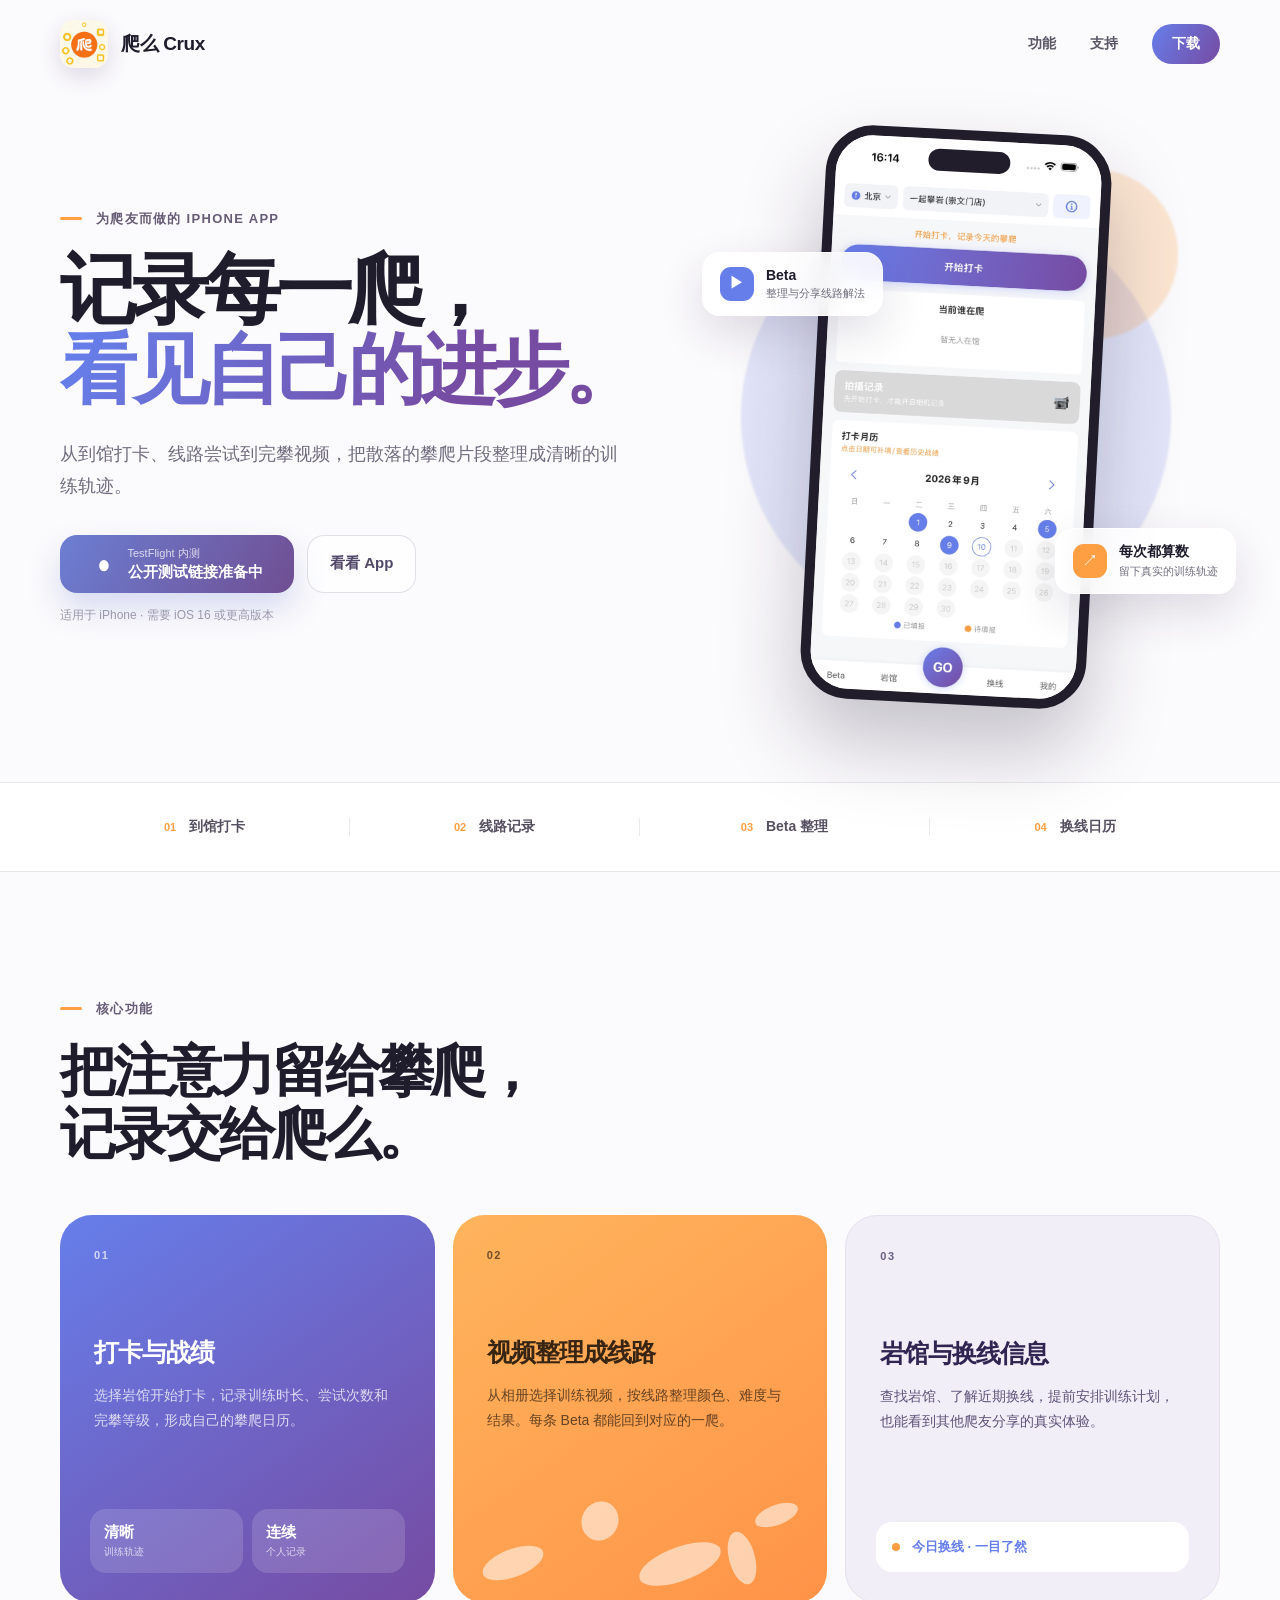
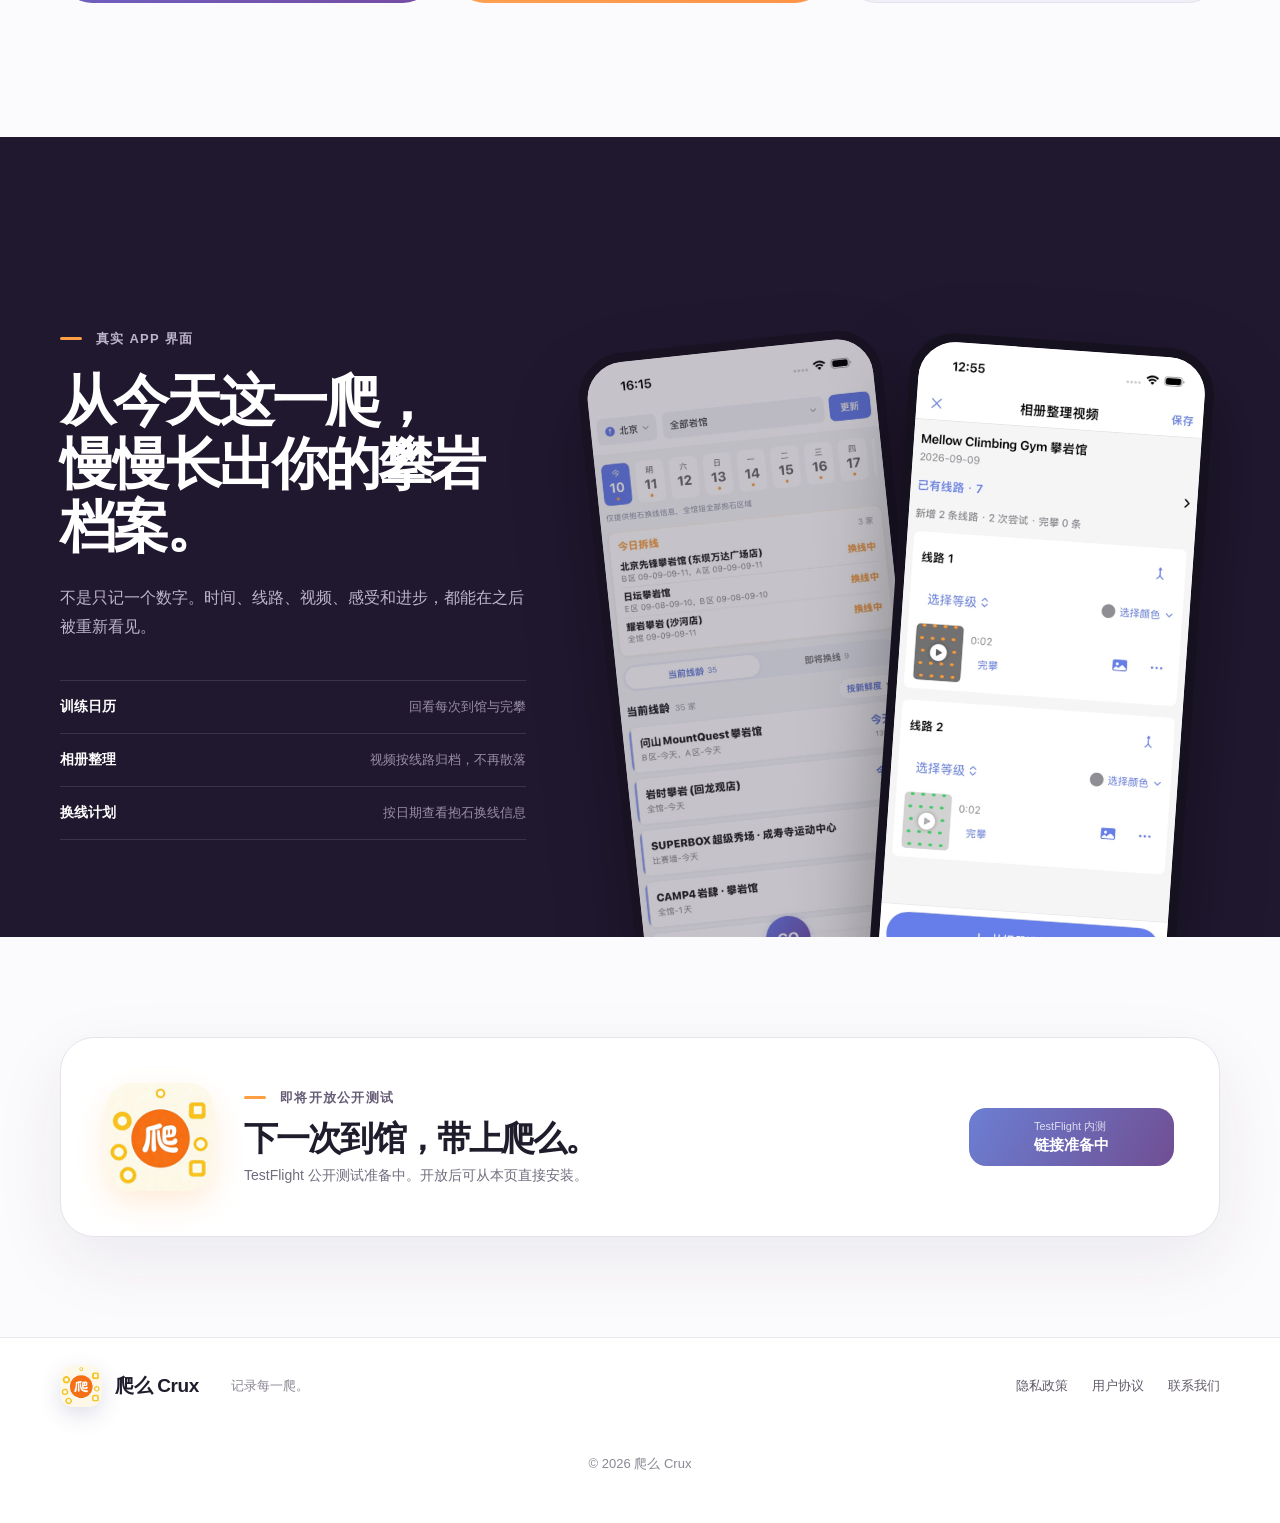
==== index.html @ 361fab87 "Publish temporary Crux review site" ====
<!doctype html>
<html lang="zh-CN">
<head>
  <meta charset="utf-8">
  <meta name="viewport" content="width=device-width, initial-scale=1, viewport-fit=cover">
  <meta name="description" content="爬么 Crux 是为攀岩爱好者打造的训练记录与岩馆社区 App。记录每一爬，整理 Beta，查看换线信息。">
  <meta name="robots" content="noindex, nofollow, noarchive">
  <meta name="theme-color" content="#667eea">
  <meta property="og:title" content="爬么 Crux｜记录每一爬">
  <meta property="og:description" content="打卡、记录、整理 Beta，让每一次攀爬都有迹可循。">
  <meta property="og:image" content="assets/app-icon.png">
  <title>爬么 Crux｜记录每一爬</title>
  <link rel="icon" href="assets/app-icon.png">
  <link rel="apple-touch-icon" href="assets/app-icon.png">
  <link rel="stylesheet" href="assets/site.css">
</head>
<body>
  <header class="nav shell">
    <a class="brand" href="./" aria-label="爬么 Crux 首页">
      <img src="assets/app-icon.png" alt="爬么 Crux 图标" width="48" height="48">
      <span>爬么 <b>Crux</b></span>
    </a>
    <nav aria-label="主要导航">
      <a href="#features">功能</a>
      <a href="support.html">支持</a>
      <a class="nav-download" href="#download">下载</a>
    </nav>
  </header>

  <main>
    <section class="hero shell">
      <div class="hero-copy">
        <p class="eyebrow"><span></span> 为爬友而做的 iPhone App</p>
        <h1>记录每一爬，<br><em>看见自己的进步。</em></h1>
        <p class="lead">从到馆打卡、线路尝试到完攀视频，把散落的攀爬片段整理成清晰的训练轨迹。</p>
        <div class="hero-actions" id="download">
          <span class="primary disabled" role="status" data-testflight-link>
            <span class="apple" aria-hidden="true">●</span>
            <span><small>TestFlight 内测</small>公开测试链接准备中</span>
          </span>
          <a class="secondary" href="#preview">看看 App</a>
        </div>
        <p class="availability">适用于 iPhone · 需要 iOS 16 或更高版本</p>
      </div>

      <div class="hero-visual" aria-label="爬么 Crux 应用界面预览">
        <div class="glow glow-purple"></div>
        <div class="glow glow-orange"></div>
        <div class="phone phone-main">
          <img src="assets/screen-home.jpg" alt="爬么 Crux 打卡与训练日历界面">
        </div>
        <div class="floating-card card-beta">
          <span class="mini-icon">▶</span>
          <div><b>Beta</b><small>整理与分享线路解法</small></div>
        </div>
        <div class="floating-card card-streak">
          <span class="mini-icon orange">↗</span>
          <div><b>每次都算数</b><small>留下真实的训练轨迹</small></div>
        </div>
      </div>
    </section>

    <section class="trust-strip">
      <div class="shell trust-items">
        <p><span>01</span> 到馆打卡</p>
        <p><span>02</span> 线路记录</p>
        <p><span>03</span> Beta 整理</p>
        <p><span>04</span> 换线日历</p>
      </div>
    </section>

    <section class="features shell" id="features">
      <div class="section-heading">
        <p class="eyebrow"><span></span> 核心功能</p>
        <h2>把注意力留给攀爬，<br>记录交给爬么。</h2>
      </div>
      <div class="feature-grid">
        <article class="feature purple-card">
          <div class="feature-number">01</div>
          <h3>打卡与战绩</h3>
          <p>选择岩馆开始打卡，记录训练时长、尝试次数和完攀等级，形成自己的攀爬日历。</p>
          <div class="stat-row">
            <div><b>清晰</b><span>训练轨迹</span></div>
            <div><b>连续</b><span>个人记录</span></div>
          </div>
        </article>
        <article class="feature orange-card">
          <div class="feature-number">02</div>
          <h3>视频整理成线路</h3>
          <p>从相册选择训练视频，按线路整理颜色、难度与结果。每条 Beta 都能回到对应的一爬。</p>
          <div class="hold-pattern" aria-hidden="true"><i></i><i></i><i></i><i></i><i></i></div>
        </article>
        <article class="feature light-card">
          <div class="feature-number">03</div>
          <h3>岩馆与换线信息</h3>
          <p>查找岩馆、了解近期换线，提前安排训练计划，也能看到其他爬友分享的真实体验。</p>
          <div class="route-pill"><span></span> 今日换线 · 一目了然</div>
        </article>
      </div>
    </section>

    <section class="preview" id="preview">
      <div class="shell preview-layout">
        <div class="preview-copy">
          <p class="eyebrow light"><span></span> 真实 App 界面</p>
          <h2>从今天这一爬，<br>慢慢长出你的攀岩档案。</h2>
          <p>不是只记一个数字。时间、线路、视频、感受和进步，都能在之后被重新看见。</p>
          <ul>
            <li><b>训练日历</b><span>回看每次到馆与完攀</span></li>
            <li><b>相册整理</b><span>视频按线路归档，不再散落</span></li>
            <li><b>换线计划</b><span>按日期查看抱石换线信息</span></li>
          </ul>
        </div>
        <div class="screen-stack">
          <figure class="screen-card back"><img src="assets/screen-routes.jpg" alt="岩馆换线日历界面"></figure>
          <figure class="screen-card front"><img src="assets/screen-album.jpg" alt="相册视频按线路整理界面"></figure>
        </div>
      </div>
    </section>

    <section class="download shell">
      <div class="download-panel">
        <img src="assets/app-icon.png" alt="" width="108" height="108">
        <div>
          <p class="eyebrow"><span></span> 即将开放公开测试</p>
          <h2>下一次到馆，带上爬么。</h2>
          <p>TestFlight 公开测试准备中。开放后可从本页直接安装。</p>
        </div>
        <span class="primary disabled compact" role="status" data-testflight-link>
          <span><small>TestFlight 内测</small>链接准备中</span>
        </span>
      </div>
    </section>
  </main>

  <footer>
    <div class="shell footer-grid">
      <div class="brand footer-brand">
        <img src="assets/app-icon.png" alt="" width="42" height="42">
        <span>爬么 <b>Crux</b></span>
      </div>
      <p>记录每一爬。</p>
      <div class="footer-links">
        <a href="privacy.html">隐私政策</a>
        <a href="terms.html">用户协议</a>
        <a href="support.html">联系我们</a>
      </div>
      <p class="copyright">© 2026 爬么 Crux</p>
    </div>
  </footer>
</body>
</html>
---- assets/site.css ----
:root {
  --purple: #667eea;
  --purple-deep: #764ba2;
  --purple-ink: #302451;
  --orange: #ff9f43;
  --ink: #1f1c2b;
  --muted: #716d7e;
  --paper: #fbfafc;
  --line: rgba(48, 36, 81, .1);
}

* { box-sizing: border-box; }
html { scroll-behavior: smooth; }
body {
  margin: 0;
  color: var(--ink);
  background: var(--paper);
  font-family: -apple-system, BlinkMacSystemFont, "SF Pro Display", "PingFang SC", "Helvetica Neue", sans-serif;
  -webkit-font-smoothing: antialiased;
}
a { color: inherit; text-decoration: none; }
img { display: block; max-width: 100%; }
.shell { width: min(1160px, calc(100% - 48px)); margin: 0 auto; }

.nav {
  height: 88px;
  display: flex;
  align-items: center;
  justify-content: space-between;
  position: relative;
  z-index: 10;
}
.brand { display: flex; align-items: center; gap: 13px; font-size: 19px; font-weight: 700; letter-spacing: -.02em; }
.brand img { border-radius: 14px; box-shadow: 0 8px 22px rgba(69, 48, 116, .16); }
.brand b { font-weight: 800; }
nav { display: flex; align-items: center; gap: 34px; font-size: 14px; font-weight: 600; }
nav a:not(.nav-download) { color: #595565; }
.nav-download { padding: 11px 20px; border-radius: 999px; color: white; background: linear-gradient(120deg, var(--purple), var(--purple-deep)); }

.hero {
  min-height: 690px;
  display: grid;
  grid-template-columns: minmax(0, 1fr) minmax(390px, .9fr);
  align-items: center;
  gap: 44px;
  padding-top: 34px;
  padding-bottom: 70px;
}
.eyebrow { margin: 0 0 22px; font-size: 13px; font-weight: 750; letter-spacing: .1em; color: #675d76; text-transform: uppercase; }
.eyebrow span { display: inline-block; width: 22px; height: 3px; margin: 0 9px 3px 0; border-radius: 99px; background: var(--orange); }
.hero h1 { margin: 0; font-size: clamp(50px, 6vw, 78px); line-height: 1.04; letter-spacing: -.065em; }
.hero h1 em { color: transparent; font-style: normal; background: linear-gradient(115deg, var(--purple) 4%, var(--purple-deep) 70%); background-clip: text; -webkit-background-clip: text; }
.lead { max-width: 570px; margin: 28px 0 32px; color: var(--muted); font-size: 18px; line-height: 1.8; }
.hero-actions { display: flex; align-items: stretch; gap: 13px; }
.primary, .secondary {
  min-height: 58px;
  display: inline-flex;
  align-items: center;
  justify-content: center;
  border-radius: 17px;
  padding: 11px 22px;
  font-size: 15px;
  font-weight: 700;
}
.primary { min-width: 234px; gap: 12px; color: white; background: linear-gradient(120deg, var(--purple), var(--purple-deep)); box-shadow: 0 16px 30px rgba(102, 126, 234, .25); }
.primary small { display: block; margin-bottom: 2px; font-size: 11px; font-weight: 500; opacity: .76; }
.primary.disabled { cursor: default; filter: saturate(.78); }
.apple { width: 24px; height: 29px; display: grid; place-items: center; color: white; font-size: 26px; line-height: 1; transform: scaleX(.85); }
.secondary { color: #514869; border: 1px solid rgba(81, 72, 105, .16); background: rgba(255, 255, 255, .78); }
.availability { margin: 14px 0 0; color: #a09ba8; font-size: 12px; }

.hero-visual { min-height: 590px; position: relative; display: grid; place-items: center; }
.phone { width: 286px; height: 574px; overflow: hidden; position: relative; z-index: 2; border: 10px solid #211d2b; border-radius: 48px; background: white; box-shadow: 0 42px 80px rgba(39, 29, 61, .25); }
.phone::after { content: ""; position: absolute; top: 10px; left: 50%; width: 82px; height: 22px; transform: translateX(-50%); border-radius: 99px; background: #211d2b; }
.phone img { width: 100%; height: 100%; object-fit: cover; object-position: top; }
.phone-main { transform: rotate(3deg); }
.glow { position: absolute; border-radius: 50%; filter: blur(1px); }
.glow-purple { width: 430px; height: 430px; background: rgba(102, 126, 234, .16); }
.glow-orange { width: 170px; height: 170px; right: 8%; top: 8%; background: rgba(255, 159, 67, .22); }
.floating-card { position: absolute; z-index: 3; display: flex; align-items: center; gap: 12px; padding: 14px 17px; border: 1px solid rgba(255,255,255,.82); border-radius: 18px; background: rgba(255,255,255,.9); box-shadow: 0 18px 45px rgba(48,36,81,.14); backdrop-filter: blur(12px); }
.floating-card b, .floating-card small { display: block; }
.floating-card b { margin-bottom: 3px; font-size: 14px; }
.floating-card small { color: var(--muted); font-size: 11px; }
.mini-icon { width: 34px; height: 34px; display: grid; place-items: center; border-radius: 11px; color: white; background: var(--purple); }
.mini-icon.orange { background: var(--orange); }
.card-beta { left: 2%; top: 22%; }
.card-streak { right: -3%; bottom: 20%; }

.trust-strip { border-top: 1px solid var(--line); border-bottom: 1px solid var(--line); background: white; }
.trust-items { min-height: 88px; display: grid; grid-template-columns: repeat(4, 1fr); align-items: center; }
.trust-items p { margin: 0; padding: 0 22px; color: #554f60; text-align: center; font-size: 14px; font-weight: 650; border-right: 1px solid var(--line); }
.trust-items p:last-child { border: 0; }
.trust-items span { margin-right: 9px; color: var(--orange); font-size: 11px; }

.features { padding-top: 128px; padding-bottom: 134px; }
.section-heading { max-width: 700px; margin-bottom: 50px; }
.section-heading h2, .preview h2, .download h2 { margin: 0; font-size: clamp(37px, 5vw, 56px); line-height: 1.12; letter-spacing: -.055em; }
.feature-grid { display: grid; grid-template-columns: repeat(3, 1fr); gap: 18px; }
.feature { min-height: 388px; overflow: hidden; position: relative; padding: 34px; border-radius: 32px; }
.feature-number { margin-bottom: 75px; font-size: 11px; font-weight: 800; letter-spacing: .14em; opacity: .7; }
.feature h3 { margin: 0 0 14px; font-size: 25px; letter-spacing: -.04em; }
.feature p { margin: 0; font-size: 14px; line-height: 1.75; opacity: .76; }
.purple-card { color: white; background: linear-gradient(145deg, var(--purple), var(--purple-deep)); }
.orange-card { color: #382413; background: linear-gradient(145deg, #ffb45c, #ff9348); }
.light-card { color: var(--purple-ink); border: 1px solid #e6e1ee; background: #f1eef8; }
.stat-row { display: flex; gap: 9px; position: absolute; left: 30px; right: 30px; bottom: 30px; }
.stat-row div { flex: 1; padding: 14px; border-radius: 16px; background: rgba(255,255,255,.14); }
.stat-row b, .stat-row span { display: block; }
.stat-row b { margin-bottom: 3px; font-size: 15px; }
.stat-row span { font-size: 10px; opacity: .7; }
.hold-pattern { position: absolute; inset: auto 0 0 0; height: 115px; }
.hold-pattern i { position: absolute; display: block; border-radius: 55% 45% 55% 45%; background: rgba(255,255,255,.55); transform: rotate(-18deg); }
.hold-pattern i:nth-child(1) { width: 64px; height: 28px; left: 28px; bottom: 26px; }
.hold-pattern i:nth-child(2) { width: 38px; height: 38px; left: 128px; bottom: 63px; }
.hold-pattern i:nth-child(3) { width: 86px; height: 34px; left: 184px; bottom: 22px; }
.hold-pattern i:nth-child(4) { width: 45px; height: 20px; right: 28px; bottom: 78px; }
.hold-pattern i:nth-child(5) { width: 26px; height: 54px; right: 72px; bottom: 18px; }
.route-pill { position: absolute; left: 30px; right: 30px; bottom: 30px; padding: 16px; border-radius: 16px; color: var(--purple); background: white; font-size: 13px; font-weight: 700; }
.route-pill span { display: inline-block; width: 8px; height: 8px; margin-right: 8px; border-radius: 50%; background: var(--orange); }

.preview { overflow: hidden; color: white; background: #20182f; }
.preview-layout { min-height: 800px; display: grid; grid-template-columns: .84fr 1.16fr; gap: 50px; align-items: center; padding-top: 95px; }
.eyebrow.light { color: #bdb5c9; }
.preview-copy > p:not(.eyebrow) { margin: 26px 0 38px; color: #bdb5c9; font-size: 16px; line-height: 1.8; }
.preview ul { list-style: none; margin: 0; padding: 0; border-top: 1px solid rgba(255,255,255,.12); }
.preview li { display: flex; justify-content: space-between; gap: 20px; padding: 17px 0; border-bottom: 1px solid rgba(255,255,255,.12); }
.preview li b { font-size: 14px; }
.preview li span { color: #988fa6; font-size: 13px; }
.screen-stack { min-height: 700px; position: relative; }
.screen-card { width: 305px; height: 665px; overflow: hidden; position: absolute; bottom: -70px; margin: 0; border: 9px solid #16111f; border-radius: 46px 46px 0 0; background: white; box-shadow: 0 35px 80px rgba(0,0,0,.35); }
.screen-card img { width: 100%; height: 100%; object-fit: cover; object-position: top; }
.screen-card.back { left: 5%; transform: rotate(-6deg); opacity: .74; }
.screen-card.front { right: 4%; z-index: 2; transform: rotate(4deg); }

.download { padding-top: 100px; padding-bottom: 100px; }
.download-panel { display: grid; grid-template-columns: auto 1fr auto; align-items: center; gap: 30px; padding: 45px; border: 1px solid #e7e2ed; border-radius: 34px; background: white; box-shadow: 0 24px 70px rgba(48,36,81,.08); }
.download-panel > img { border-radius: 26px; box-shadow: 0 12px 30px rgba(255,159,67,.2); }
.download-panel .eyebrow { margin-bottom: 12px; }
.download-panel h2 { font-size: 34px; }
.download-panel p:not(.eyebrow) { margin: 10px 0 0; color: var(--muted); font-size: 14px; }
.primary.compact { min-width: 205px; box-shadow: none; }

footer { border-top: 1px solid var(--line); background: white; }
.footer-grid { min-height: 185px; display: grid; grid-template-columns: auto 1fr auto; align-items: center; gap: 32px; }
.footer-grid > p { color: #8c8793; font-size: 13px; }
.footer-links { display: flex; gap: 24px; color: #615b68; font-size: 13px; }
.copyright { grid-column: 1 / -1; margin: -35px 0 0; padding-bottom: 25px; text-align: center; }

.legal-page { min-height: 100vh; background: #f7f5fa; }
.legal-main { width: min(820px, calc(100% - 40px)); margin: 50px auto 100px; padding: 52px; border: 1px solid #e8e3ee; border-radius: 28px; background: white; }
.legal-main h1 { margin: 0 0 12px; font-size: 38px; letter-spacing: -.04em; }
.legal-main .updated { margin: 0 0 40px; color: #9993a1; font-size: 13px; }
.legal-main h2 { margin: 34px 0 12px; font-size: 19px; }
.legal-main p, .legal-main li { color: #5f5966; font-size: 15px; line-height: 1.85; }
.legal-main ul { padding-left: 20px; }
.legal-main a { color: var(--purple); text-decoration: underline; text-underline-offset: 3px; }
.support-grid { display: grid; grid-template-columns: 1fr 210px; gap: 30px; align-items: start; }
.support-card { padding: 24px; border-radius: 20px; background: #f4f1fa; }
.support-card img { width: 180px; margin: 0 auto; border-radius: 12px; }

@media (max-width: 900px) {
  .hero { grid-template-columns: 1fr; text-align: center; padding-top: 70px; }
  .hero-copy { display: flex; flex-direction: column; align-items: center; }
  .hero-visual { margin-top: 15px; }
  .feature-grid { grid-template-columns: 1fr; }
  .feature { min-height: 330px; }
  .feature-number { margin-bottom: 44px; }
  .preview-layout { grid-template-columns: 1fr; padding-top: 80px; }
  .preview-copy { max-width: 600px; text-align: center; margin: 0 auto; }
  .screen-stack { min-height: 700px; }
  .screen-card.back { left: calc(50% - 270px); }
  .screen-card.front { right: calc(50% - 270px); }
  .download-panel { grid-template-columns: auto 1fr; }
  .download-panel .primary { grid-column: 1 / -1; }
}

@media (max-width: 620px) {
  .shell { width: min(100% - 28px, 520px); }
  .nav { height: 74px; }
  nav { gap: 14px; }
  nav a:not(.nav-download) { display: none; }
  .nav-download { padding: 9px 16px; }
  .hero { min-height: 0; padding-top: 45px; padding-bottom: 65px; gap: 20px; }
  .hero h1 { font-size: 46px; }
  .lead { font-size: 16px; }
  .hero-actions { width: 100%; flex-direction: column; }
  .primary, .secondary { width: 100%; }
  .hero-visual { min-height: 540px; }
  .phone { width: 255px; height: 510px; }
  .floating-card { padding: 11px 13px; }
  .card-beta { left: -2%; top: 25%; }
  .card-streak { right: -3%; bottom: 13%; }
  .trust-items { grid-template-columns: 1fr 1fr; padding: 12px 0; }
  .trust-items p { padding: 13px 4px; border: 0; }
  .features { padding-top: 85px; padding-bottom: 90px; }
  .section-heading h2, .preview h2 { font-size: 39px; }
  .feature { border-radius: 26px; }
  .preview-layout { min-height: 940px; }
  .preview li { flex-direction: column; gap: 4px; }
  .screen-stack { min-height: 590px; }
  .screen-card { width: 238px; height: 520px; border-width: 7px; border-radius: 37px 37px 0 0; }
  .screen-card.back { left: -2%; }
  .screen-card.front { right: -2%; }
  .download { padding: 65px 0; }
  .download-panel { grid-template-columns: 1fr; padding: 30px 24px; text-align: center; }
  .download-panel > img { margin: 0 auto; }
  .download-panel .primary { grid-column: auto; }
  .footer-grid { grid-template-columns: 1fr; justify-items: center; padding: 38px 0; gap: 18px; }
  .footer-grid > p { margin: 0; }
  .copyright { grid-column: auto; padding: 0; }
  .legal-main { margin-top: 24px; padding: 30px 22px; border-radius: 22px; }
  .legal-main h1 { font-size: 30px; }
  .support-grid { grid-template-columns: 1fr; }
}

@media (prefers-reduced-motion: no-preference) {
  .phone-main { animation: float 6s ease-in-out infinite; }
  .floating-card { animation: float 5s ease-in-out infinite reverse; }
  @keyframes float { 0%,100% { translate: 0 0; } 50% { translate: 0 -10px; } }
}
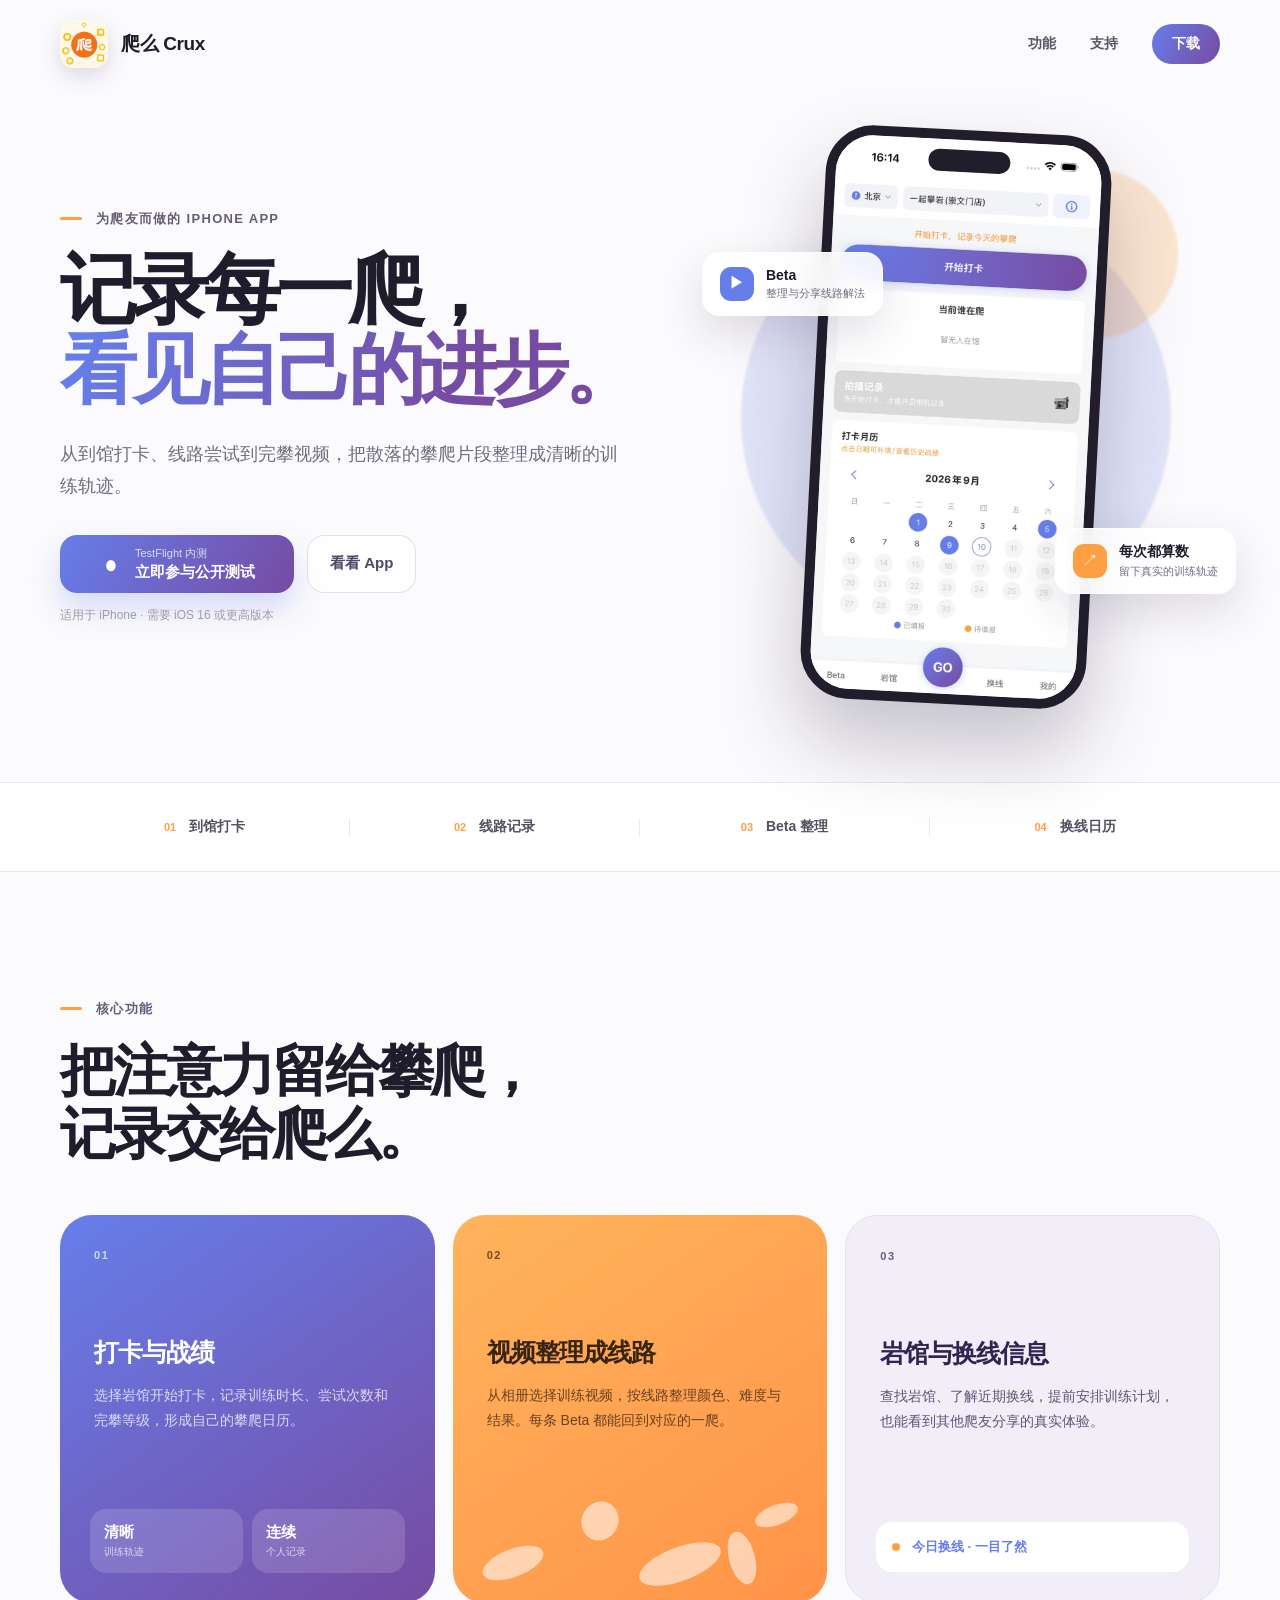
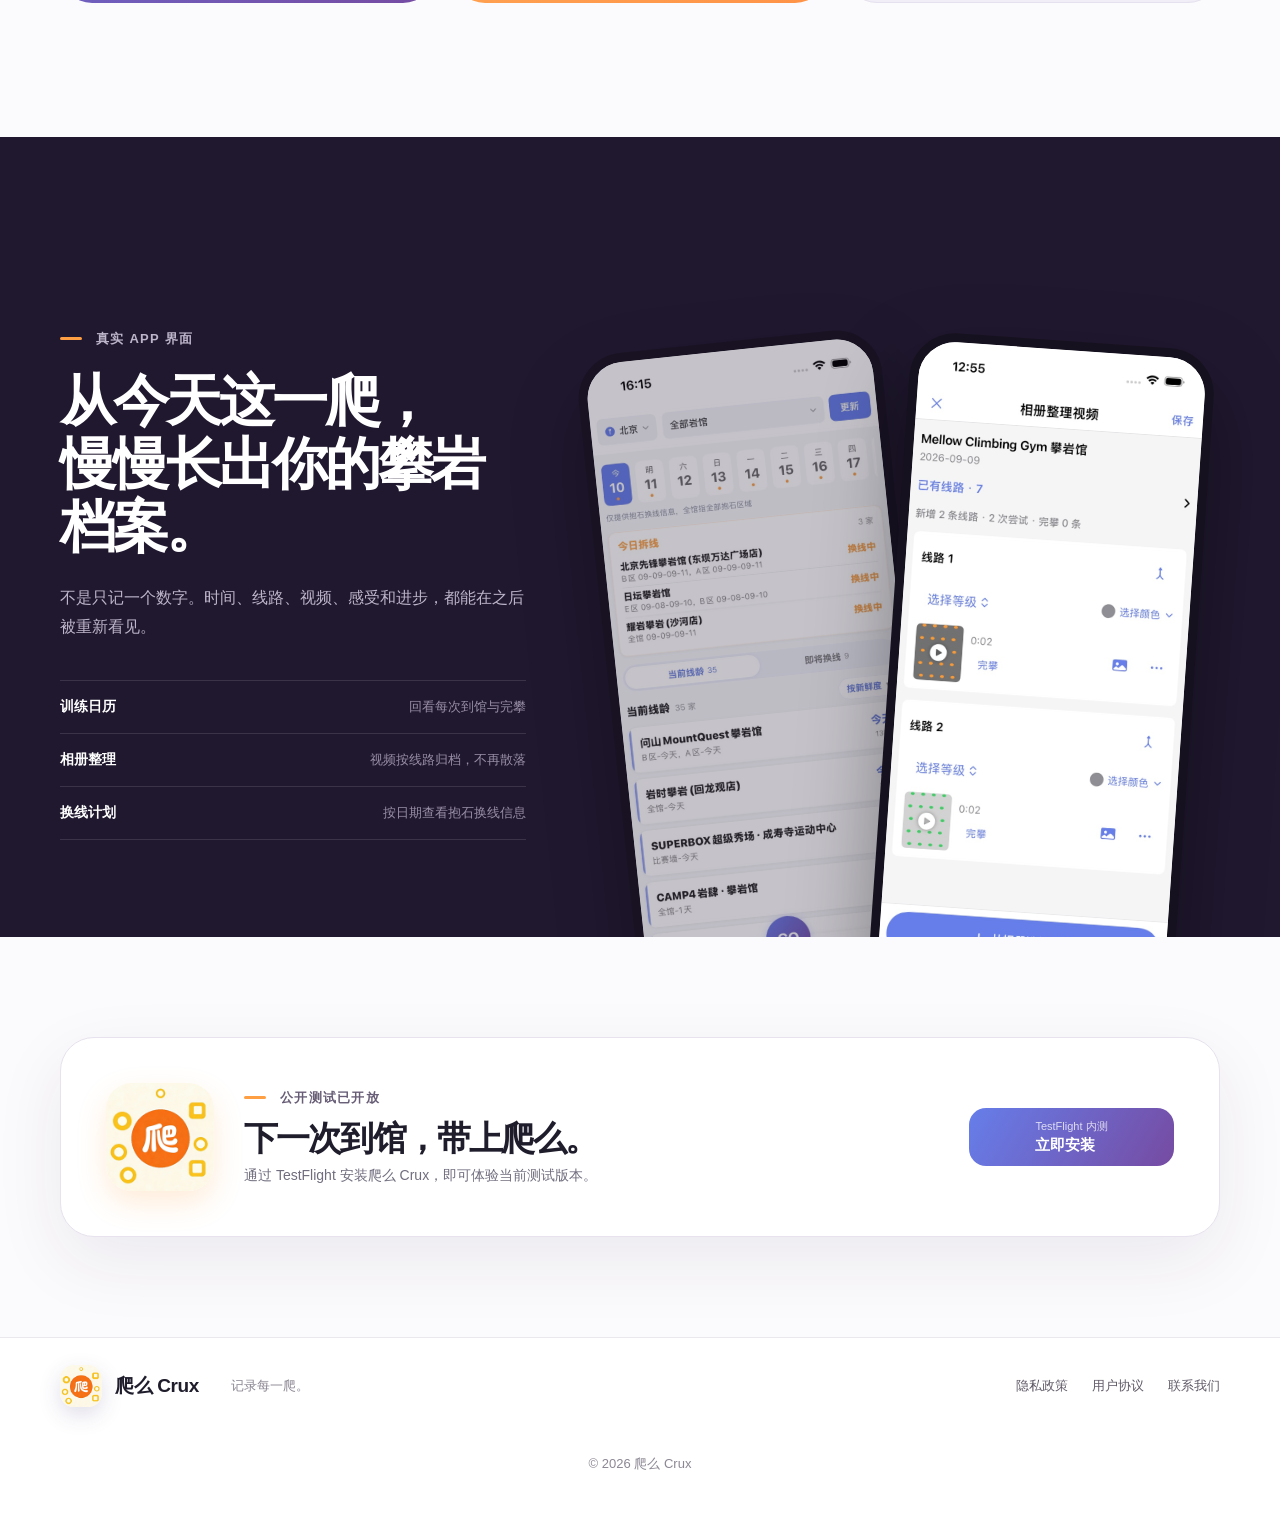
==== commit c72a176a: "Add TestFlight public testing link" ====
--- a/index.html
+++ b/index.html
@@ -34,10 +34,10 @@
         <h1>记录每一爬，<br><em>看见自己的进步。</em></h1>
         <p class="lead">从到馆打卡、线路尝试到完攀视频，把散落的攀爬片段整理成清晰的训练轨迹。</p>
         <div class="hero-actions" id="download">
-          <span class="primary disabled" role="status" data-testflight-link>
+          <a class="primary" href="https://testflight.apple.com/join/GywMHMBS" target="_blank" rel="noopener noreferrer" data-testflight-link>
             <span class="apple" aria-hidden="true">●</span>
-            <span><small>TestFlight 内测</small>公开测试链接准备中</span>
-          </span>
+            <span><small>TestFlight 内测</small>立即参与公开测试</span>
+          </a>
           <a class="secondary" href="#preview">看看 App</a>
         </div>
         <p class="availability">适用于 iPhone · 需要 iOS 16 或更高版本</p>
@@ -122,13 +122,13 @@
       <div class="download-panel">
         <img src="assets/app-icon.png" alt="" width="108" height="108">
         <div>
-          <p class="eyebrow"><span></span> 即将开放公开测试</p>
+          <p class="eyebrow"><span></span> 公开测试已开放</p>
           <h2>下一次到馆，带上爬么。</h2>
-          <p>TestFlight 公开测试准备中。开放后可从本页直接安装。</p>
+          <p>通过 TestFlight 安装爬么 Crux，即可体验当前测试版本。</p>
         </div>
-        <span class="primary disabled compact" role="status" data-testflight-link>
-          <span><small>TestFlight 内测</small>链接准备中</span>
-        </span>
+        <a class="primary compact" href="https://testflight.apple.com/join/GywMHMBS" target="_blank" rel="noopener noreferrer" data-testflight-link>
+          <span><small>TestFlight 内测</small>立即安装</span>
+        </a>
       </div>
     </section>
   </main>
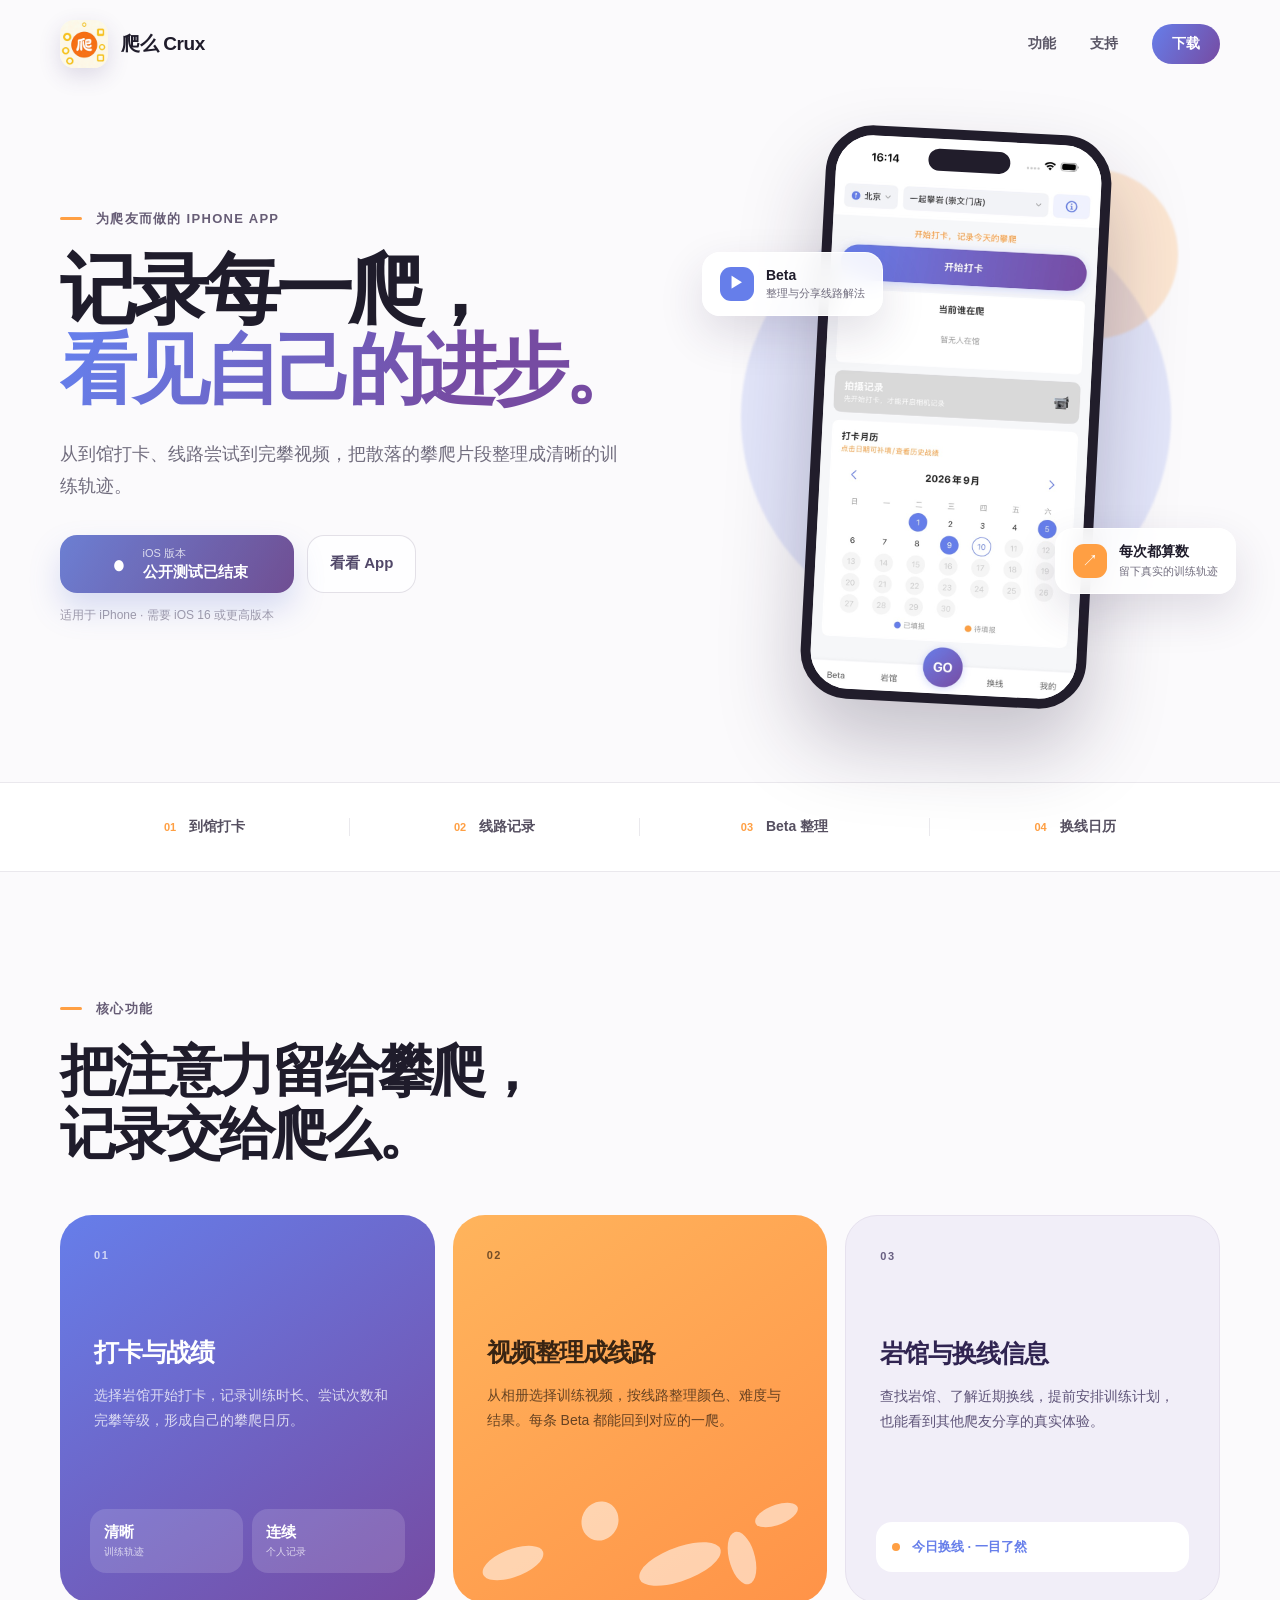
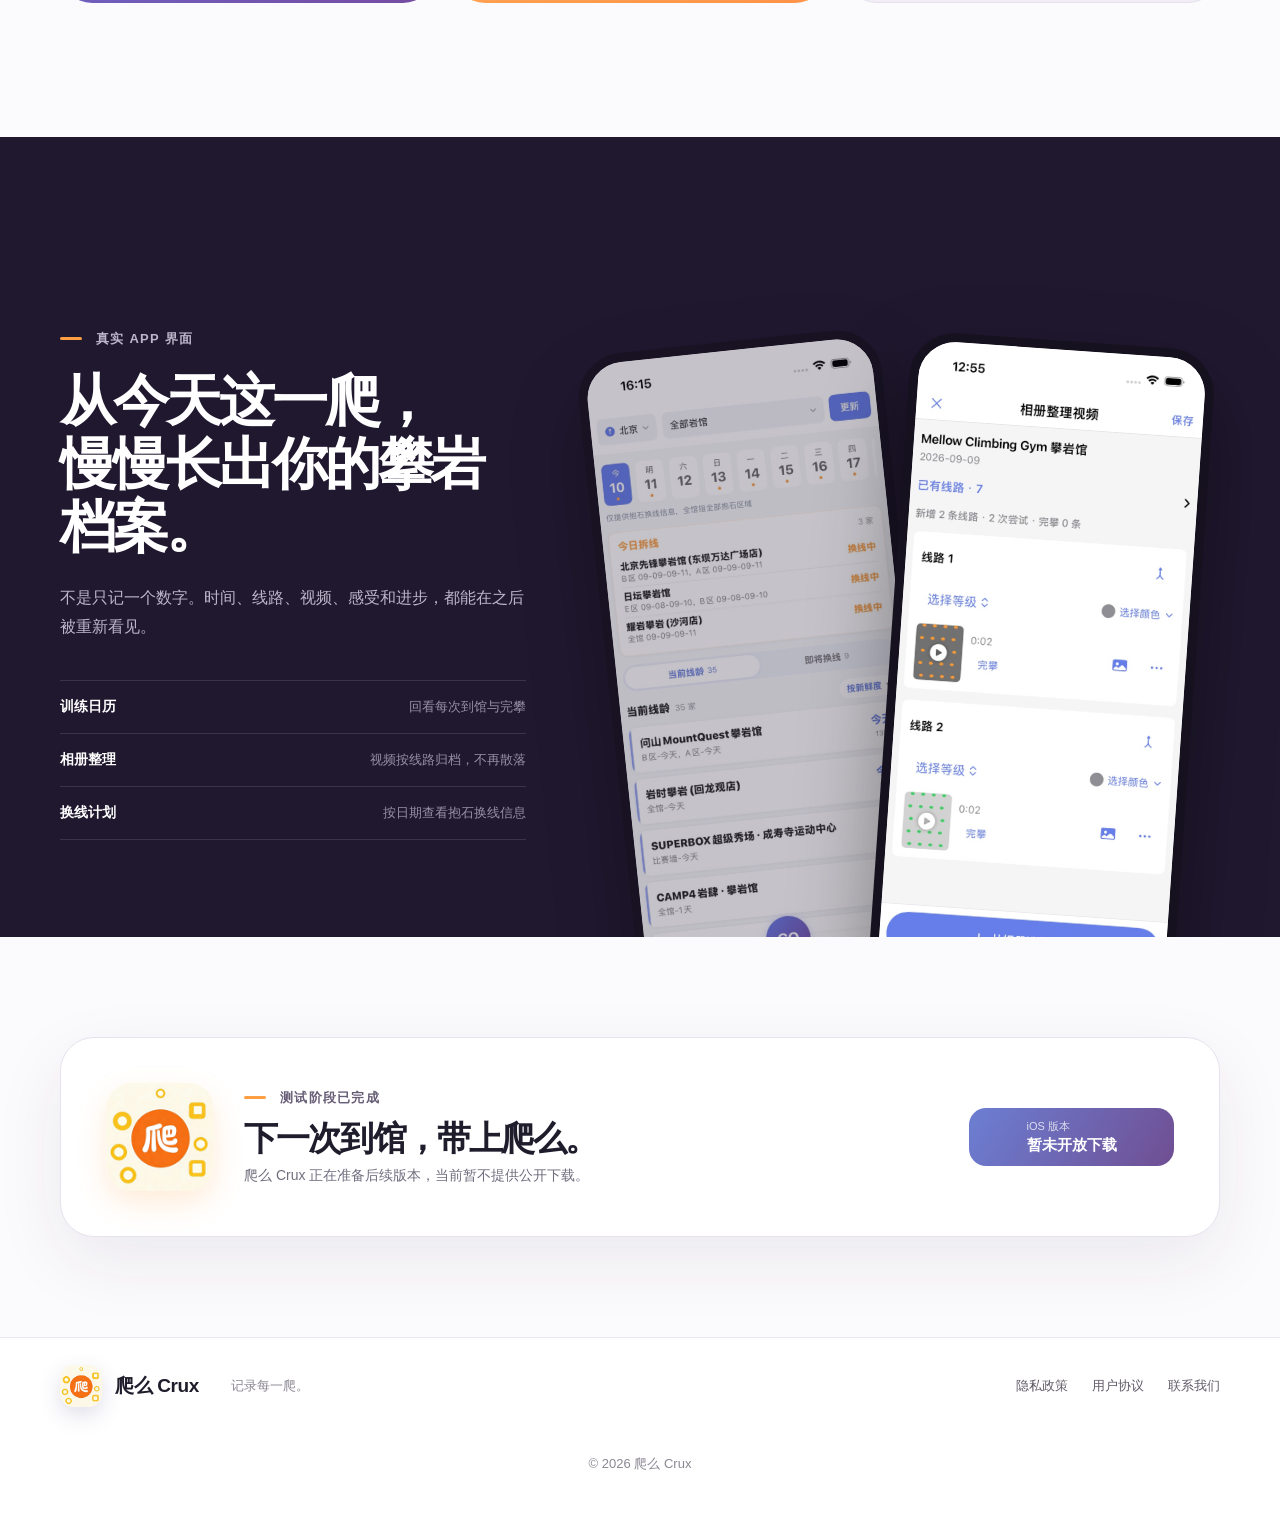
==== commit 52cc52be: "Close public TestFlight download entry" ====
--- a/index.html
+++ b/index.html
@@ -34,10 +34,10 @@
         <h1>记录每一爬，<br><em>看见自己的进步。</em></h1>
         <p class="lead">从到馆打卡、线路尝试到完攀视频，把散落的攀爬片段整理成清晰的训练轨迹。</p>
         <div class="hero-actions" id="download">
-          <a class="primary" href="https://testflight.apple.com/join/GywMHMBS" target="_blank" rel="noopener noreferrer" data-testflight-link>
+          <span class="primary disabled" role="status" data-testflight-link>
             <span class="apple" aria-hidden="true">●</span>
-            <span><small>TestFlight 内测</small>立即参与公开测试</span>
-          </a>
+            <span><small>iOS 版本</small>公开测试已结束</span>
+          </span>
           <a class="secondary" href="#preview">看看 App</a>
         </div>
         <p class="availability">适用于 iPhone · 需要 iOS 16 或更高版本</p>
@@ -122,13 +122,13 @@
       <div class="download-panel">
         <img src="assets/app-icon.png" alt="" width="108" height="108">
         <div>
-          <p class="eyebrow"><span></span> 公开测试已开放</p>
+          <p class="eyebrow"><span></span> 测试阶段已完成</p>
           <h2>下一次到馆，带上爬么。</h2>
-          <p>通过 TestFlight 安装爬么 Crux，即可体验当前测试版本。</p>
+          <p>爬么 Crux 正在准备后续版本，当前暂不提供公开下载。</p>
         </div>
-        <a class="primary compact" href="https://testflight.apple.com/join/GywMHMBS" target="_blank" rel="noopener noreferrer" data-testflight-link>
-          <span><small>TestFlight 内测</small>立即安装</span>
-        </a>
+        <span class="primary disabled compact" role="status" data-testflight-link>
+          <span><small>iOS 版本</small>暂未开放下载</span>
+        </span>
       </div>
     </section>
   </main>
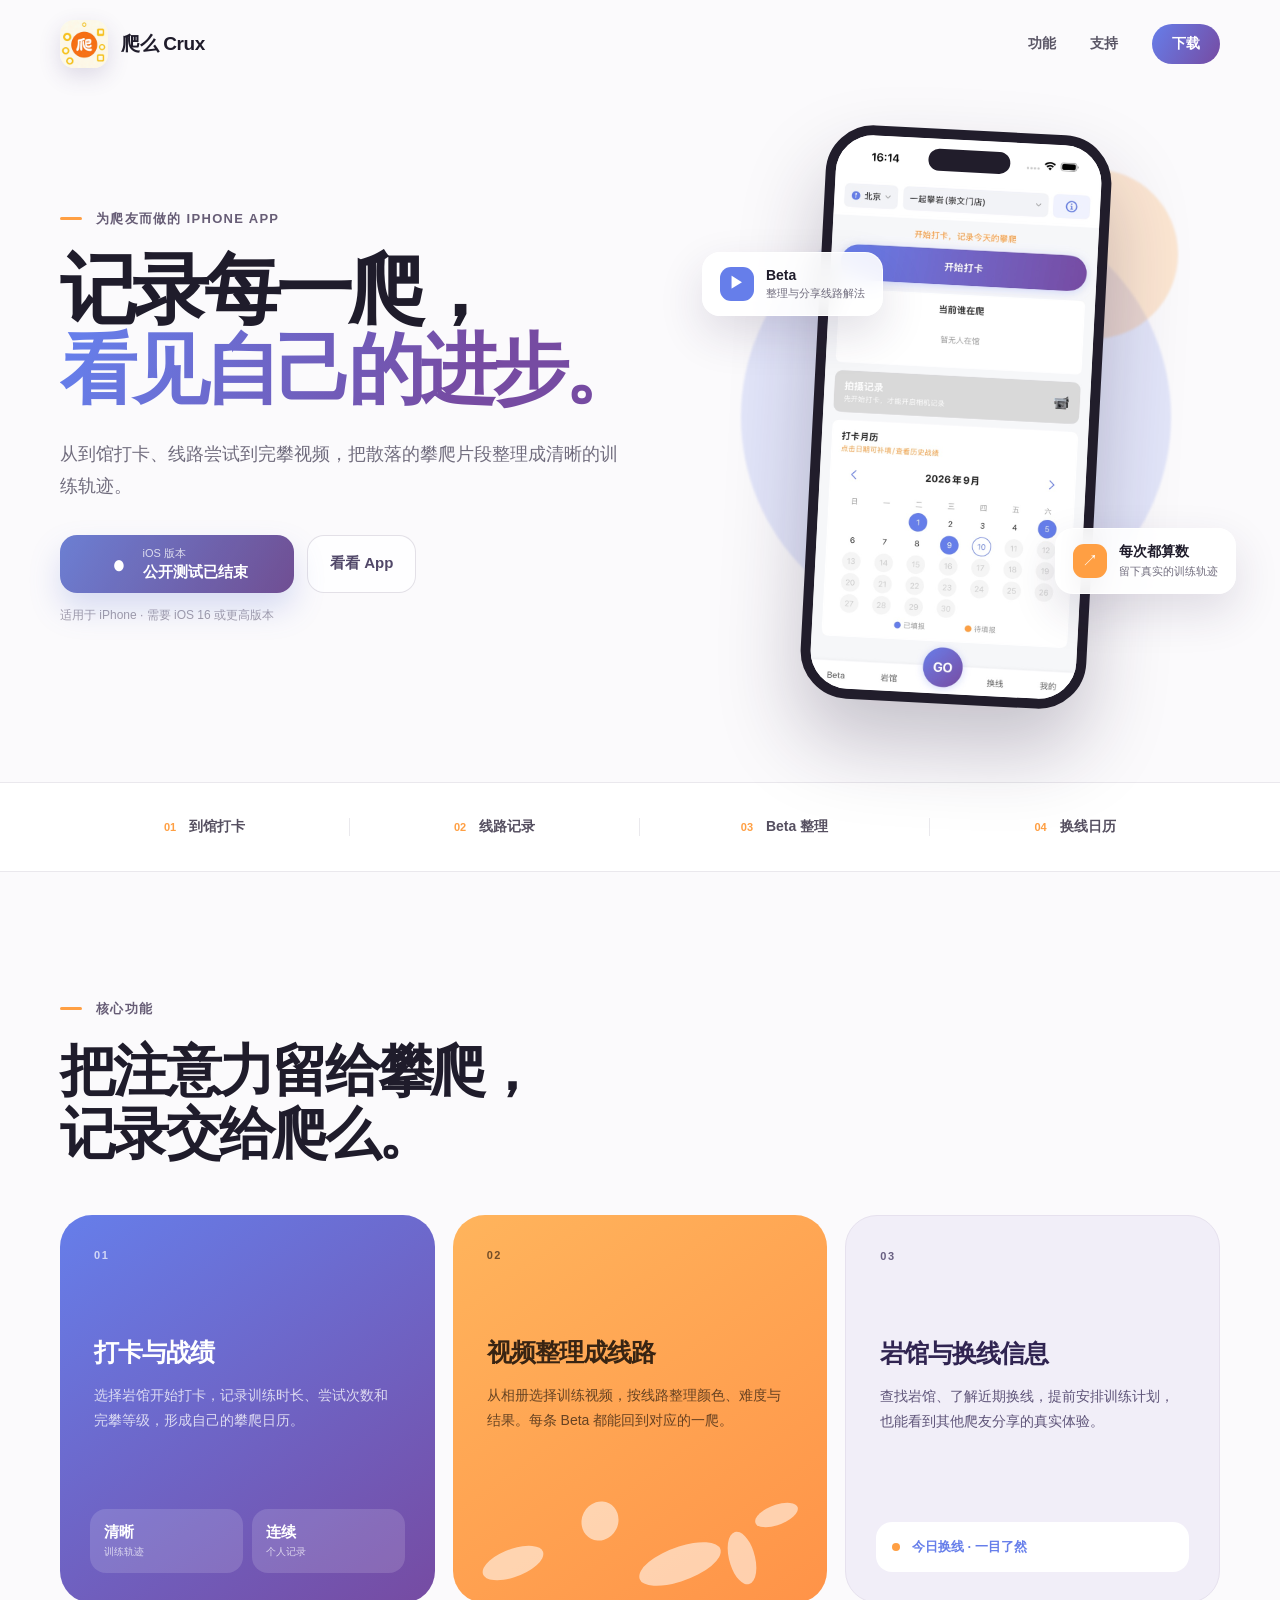
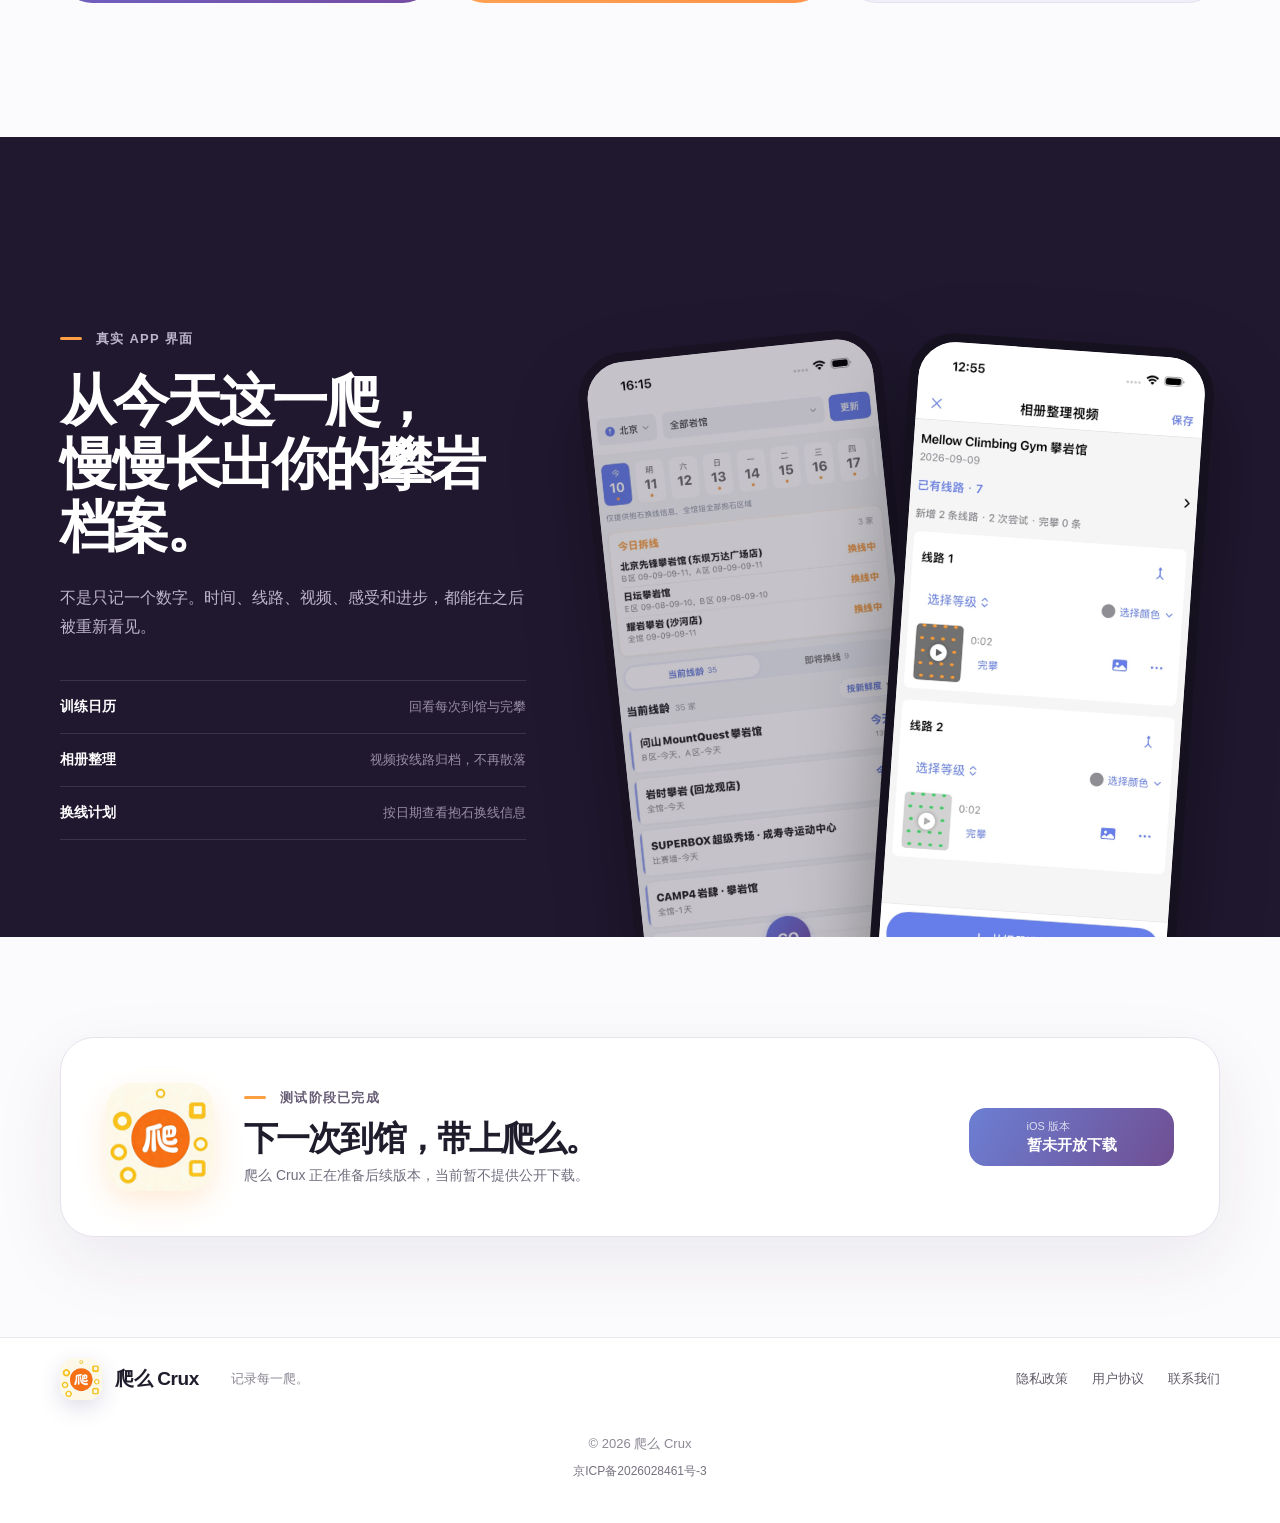
==== commit 5b6b006a: "Add ICP filing and Douyin universal link" ====
--- a/index.html
+++ b/index.html
@@ -145,7 +145,10 @@
         <a href="terms.html">用户协议</a>
         <a href="support.html">联系我们</a>
       </div>
-      <p class="copyright">© 2026 爬么 Crux</p>
+      <div class="filing-info">
+        <p class="copyright">© 2026 爬么 Crux</p>
+        <a class="filing-link" href="https://beian.miit.gov.cn/" target="_blank" rel="noopener noreferrer">京ICP备2026028461号-3</a>
+      </div>
     </div>
   </footer>
 </body>
--- a/assets/site.css
+++ b/assets/site.css
@@ -144,7 +144,10 @@
 .footer-grid { min-height: 185px; display: grid; grid-template-columns: auto 1fr auto; align-items: center; gap: 32px; }
 .footer-grid > p { color: #8c8793; font-size: 13px; }
 .footer-links { display: flex; gap: 24px; color: #615b68; font-size: 13px; }
-.copyright { grid-column: 1 / -1; margin: -35px 0 0; padding-bottom: 25px; text-align: center; }
+.filing-info { grid-column: 1 / -1; margin: -35px 0 0; padding-bottom: 25px; text-align: center; }
+.filing-info .copyright { margin: 0 0 8px; color: #8c8793; font-size: 13px; }
+.filing-link { color: #77717f; font-size: 12px; transition: color .2s ease; }
+.filing-link:hover { color: var(--purple); }
 
 .legal-page { min-height: 100vh; background: #f7f5fa; }
 .legal-main { width: min(820px, calc(100% - 40px)); margin: 50px auto 100px; padding: 52px; border: 1px solid #e8e3ee; border-radius: 28px; background: white; }
@@ -157,6 +160,10 @@
 .support-grid { display: grid; grid-template-columns: 1fr 210px; gap: 30px; align-items: start; }
 .support-card { padding: 24px; border-radius: 20px; background: #f4f1fa; }
 .support-card img { width: 180px; margin: 0 auto; border-radius: 12px; }
+.legal-footer { display: flex; justify-content: center; align-items: center; gap: 16px; padding: 24px 20px; color: #8c8793; font-size: 12px; }
+.legal-footer a { color: #77717f; }
+.legal-footer a:hover { color: var(--purple); }
+.compact-footer { border-top: 0; background: transparent; }
 
 @media (max-width: 900px) {
   .hero { grid-template-columns: 1fr; text-align: center; padding-top: 70px; }
@@ -207,7 +214,8 @@
   .download-panel .primary { grid-column: auto; }
   .footer-grid { grid-template-columns: 1fr; justify-items: center; padding: 38px 0; gap: 18px; }
   .footer-grid > p { margin: 0; }
-  .copyright { grid-column: auto; padding: 0; }
+  .filing-info { grid-column: auto; margin: 0; padding: 0; }
+  .legal-footer { flex-direction: column; gap: 8px; }
   .legal-main { margin-top: 24px; padding: 30px 22px; border-radius: 22px; }
   .legal-main h1 { font-size: 30px; }
   .support-grid { grid-template-columns: 1fr; }
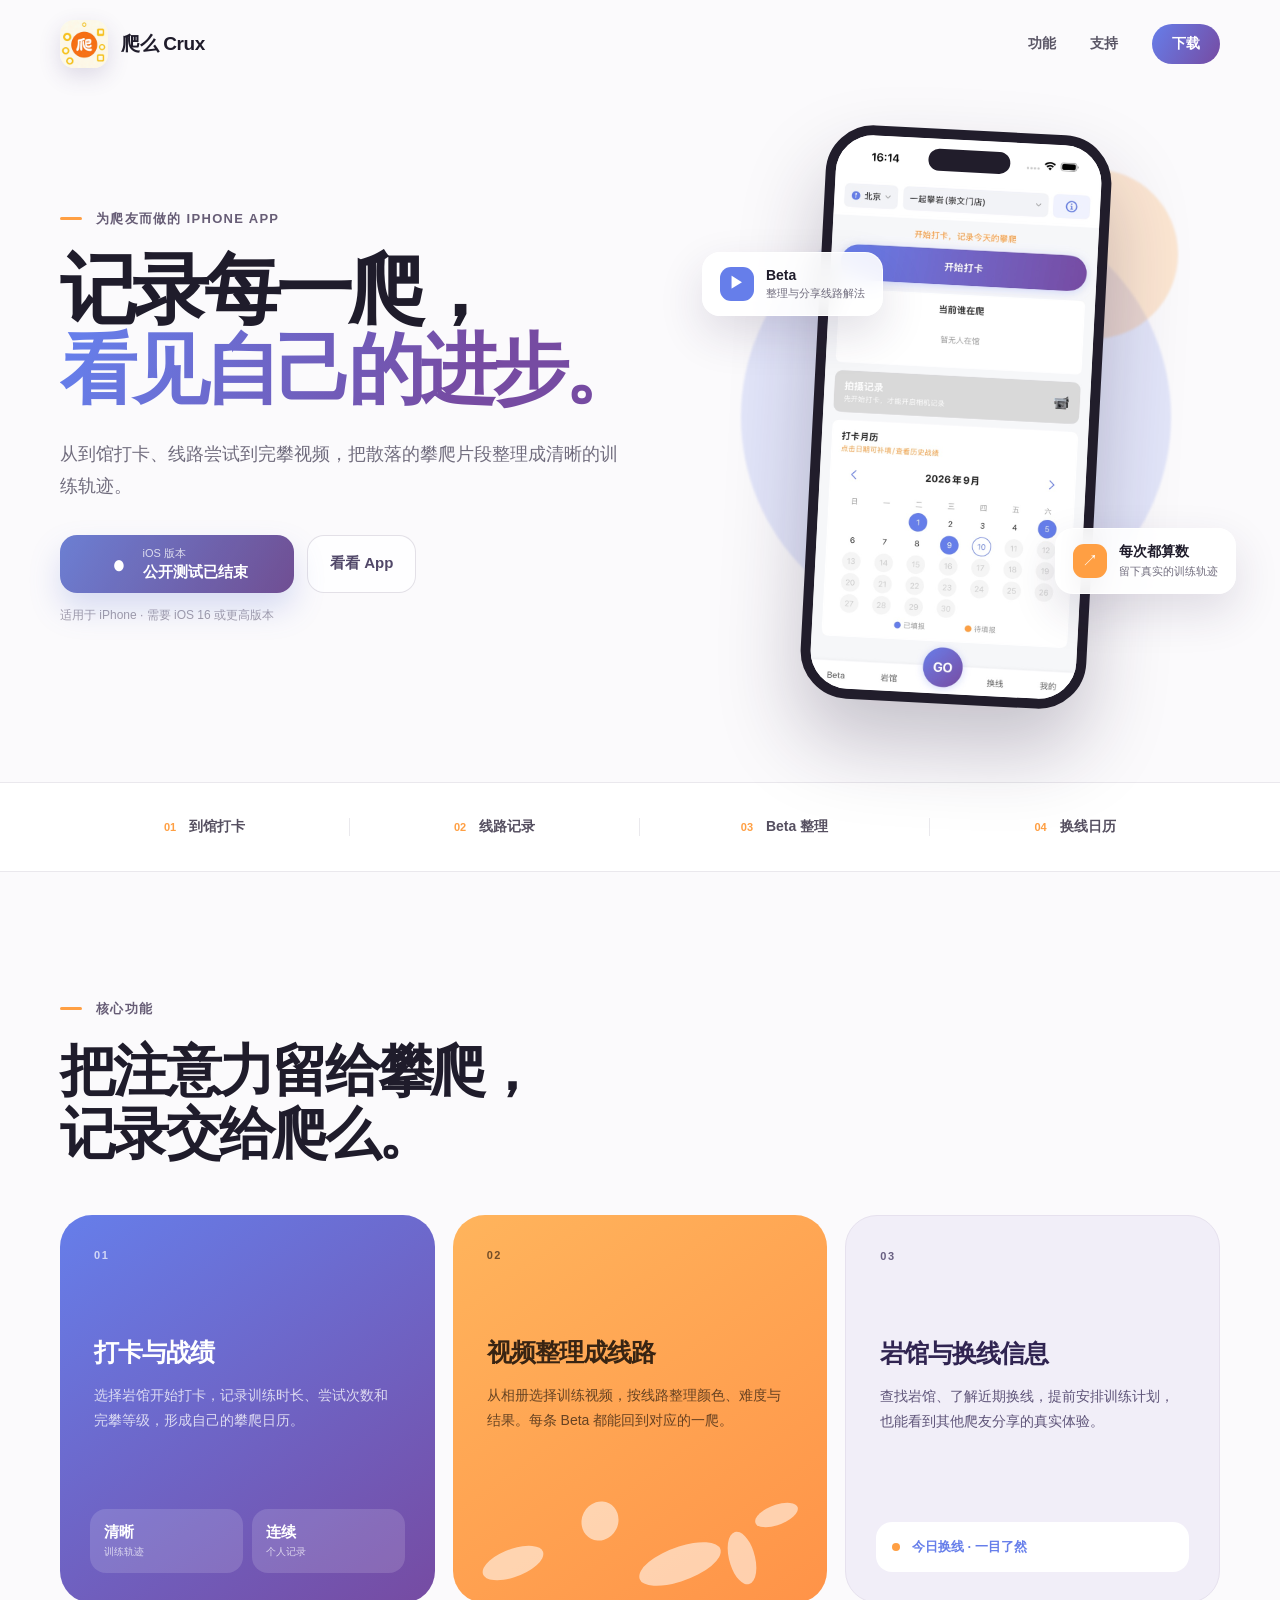
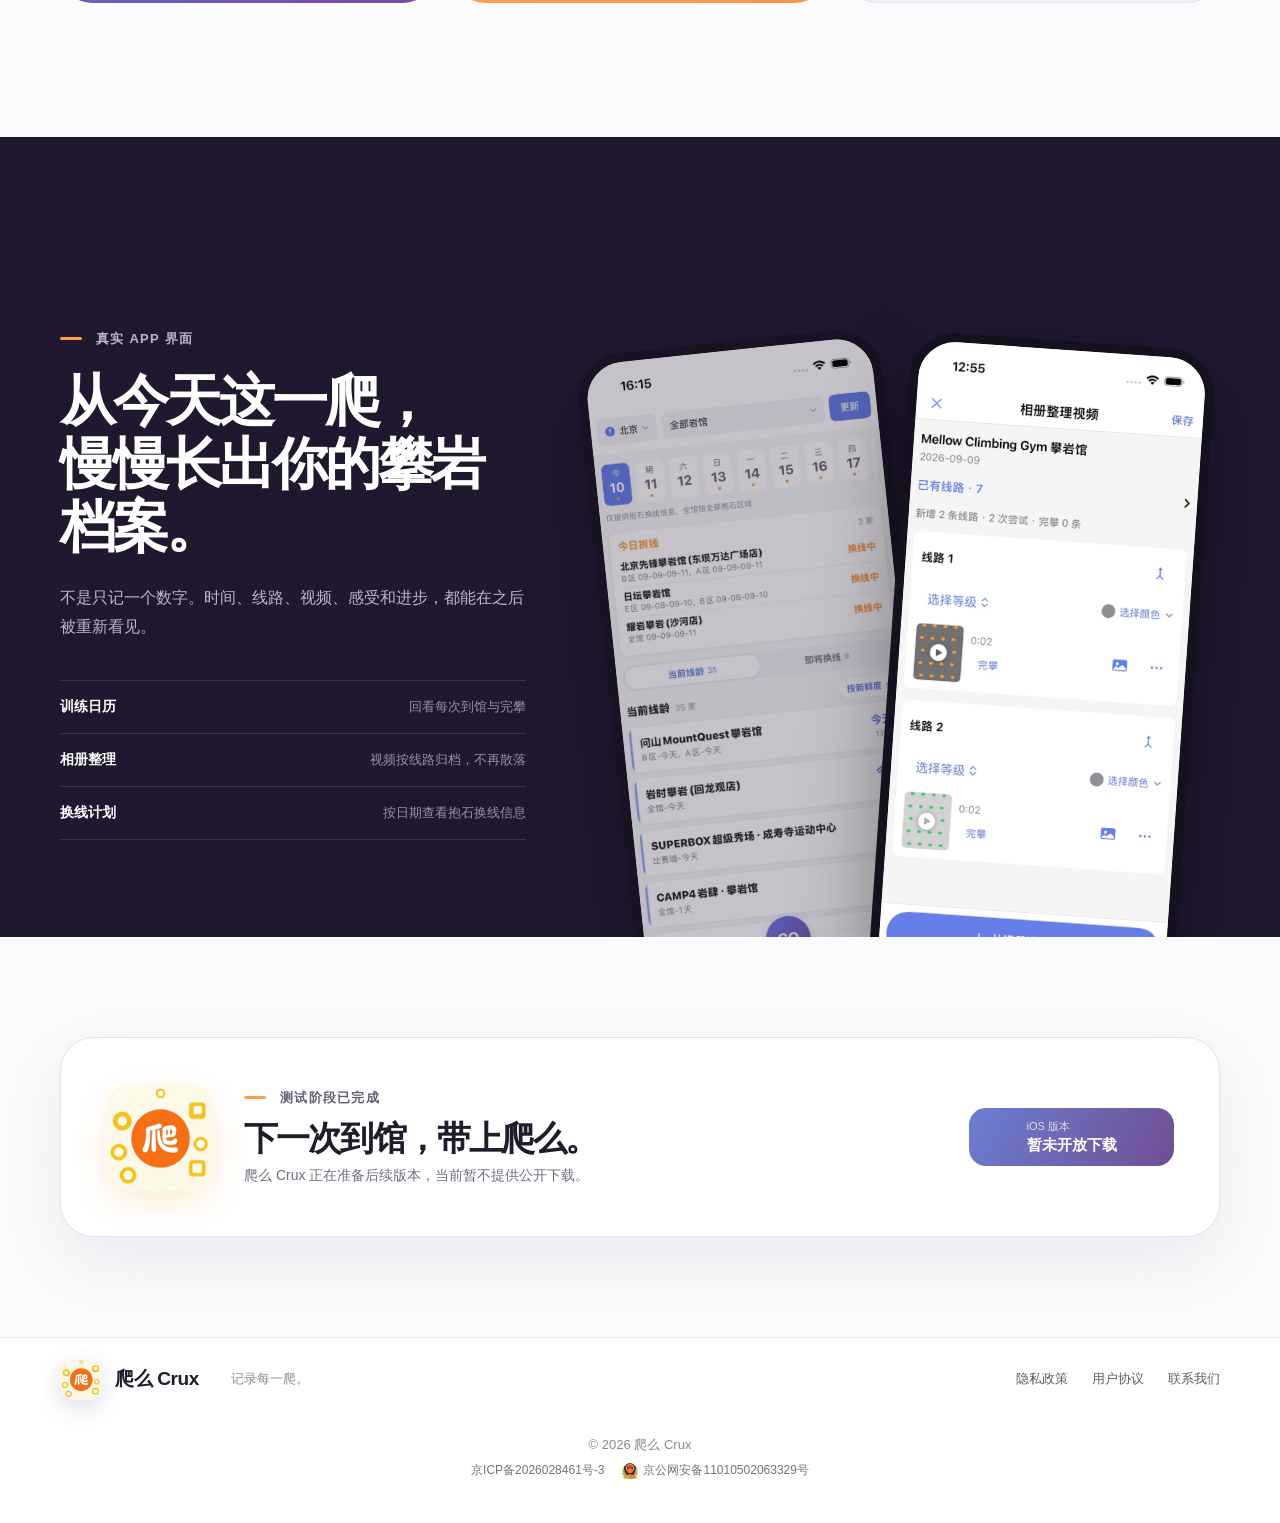
==== commit 13af8691: "Display public security filing in footer" ====
--- a/index.html
+++ b/index.html
@@ -147,7 +147,10 @@
       </div>
       <div class="filing-info">
         <p class="copyright">© 2026 爬么 Crux</p>
-        <a class="filing-link" href="https://beian.miit.gov.cn/" target="_blank" rel="noopener noreferrer">京ICP备2026028461号-3</a>
+        <div class="filing-links">
+          <a class="filing-link" href="https://beian.miit.gov.cn/" target="_blank" rel="noopener noreferrer">京ICP备2026028461号-3</a>
+          <a class="filing-link filing-police" href="https://beian.mps.gov.cn/#/query/webSearch?code=11010502063329" target="_blank" rel="noopener noreferrer"><img src="assets/beian-mps.png" alt="">京公网安备11010502063329号</a>
+        </div>
       </div>
     </div>
   </footer>
--- a/assets/site.css
+++ b/assets/site.css
@@ -146,8 +146,11 @@
 .footer-links { display: flex; gap: 24px; color: #615b68; font-size: 13px; }
 .filing-info { grid-column: 1 / -1; margin: -35px 0 0; padding-bottom: 25px; text-align: center; }
 .filing-info .copyright { margin: 0 0 8px; color: #8c8793; font-size: 13px; }
+.filing-links { display: flex; flex-wrap: wrap; justify-content: center; gap: 8px 18px; }
 .filing-link { color: #77717f; font-size: 12px; transition: color .2s ease; }
 .filing-link:hover { color: var(--purple); }
+.filing-police { display: inline-flex; align-items: center; gap: 5px; }
+.filing-police img { width: 16px; height: 16px; flex: 0 0 auto; }
 
 .legal-page { min-height: 100vh; background: #f7f5fa; }
 .legal-main { width: min(820px, calc(100% - 40px)); margin: 50px auto 100px; padding: 52px; border: 1px solid #e8e3ee; border-radius: 28px; background: white; }
